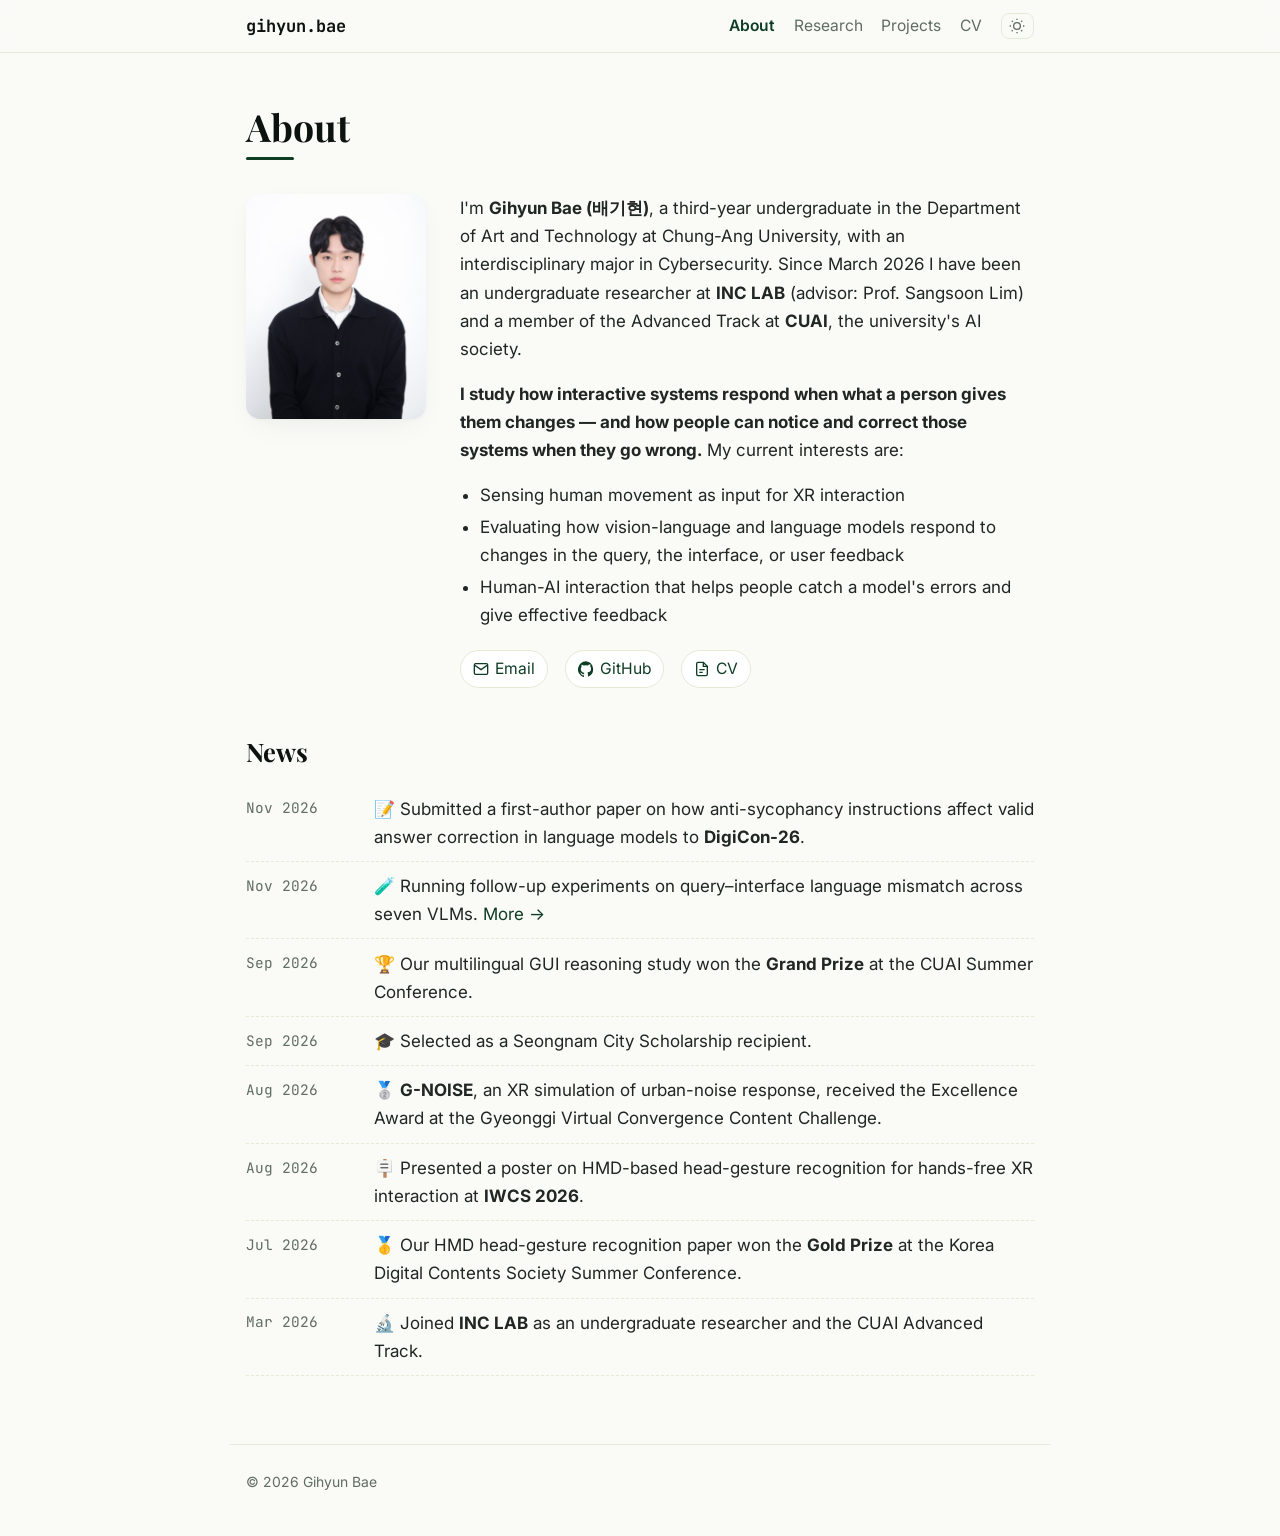
==== index.html @ a493108d "Remove job-seeking line from About Co-Authored-By: Claude Opus 5.5 <noreply@anthropic.com>" ====
<!doctype html>
<html lang="en">
<head>
  <meta charset="utf-8">
  <meta name="viewport" content="width=device-width, initial-scale=1">
  <title>Gihyun Bae</title>
  <meta name="description" content="Gihyun Bae, undergraduate researcher at Chung-Ang University, studying human-AI interaction, sensor-based XR input, and evaluation of vision-language models.">
  <script>try{const t=localStorage.getItem("theme");document.documentElement.classList.toggle("dark",t==="dark"||(!t&&matchMedia("(prefers-color-scheme: dark)").matches));}catch(e){}</script>
  <link rel="preconnect" href="https://fonts.googleapis.com">
  <link rel="preconnect" href="https://fonts.gstatic.com" crossorigin>
  <link href="https://fonts.googleapis.com/css2?family=Inter:wght@400;500;600;700&family=JetBrains+Mono:wght@400;700&family=Playfair+Display:wght@700&display=swap" rel="stylesheet">
  <link rel="stylesheet" href="assets/style.css">
  <script src="assets/theme.js" defer></script>
</head>
<body>
<nav class="nav" aria-label="Main">
  <div class="nav-inner">
    <a class="brand" href="index.html">gihyun.bae</a>
    <ul>
      <li><a href="index.html" class="current" aria-current="page">About</a></li>
      <li><a href="research.html">Research</a></li>
      <li><a href="projects.html">Projects</a></li>
      <li><a href="cv.html">CV</a></li>
      <li><button id="theme-toggle" class="theme-btn" type="button" aria-label="Toggle dark mode">
        <svg class="sun" width="16" height="16" viewBox="0 0 24 24" fill="none" stroke="currentColor" stroke-width="2"><circle cx="12" cy="12" r="5"/><path d="M12 1v2M12 21v2M4.2 4.2l1.4 1.4M18.4 18.4l1.4 1.4M1 12h2M21 12h2M4.2 19.8l1.4-1.4M18.4 5.6l1.4-1.4"/></svg>
        <svg class="moon" width="16" height="16" viewBox="0 0 24 24" fill="none" stroke="currentColor" stroke-width="2"><path d="M21 12.8A9 9 0 1 1 11.2 3 7 7 0 0 0 21 12.8z"/></svg>
      </button></li>
    </ul>
  </div>
</nav>

<main>
  <h1 class="page-title">About</h1>
  <div class="title-line"></div>

  <section class="profile">
    <img src="assets/profile.jpg" alt="Portrait of Gihyun Bae" width="180">
    <div>
      <p>I'm <strong>Gihyun Bae (배기현)</strong>, a third-year undergraduate in the
        Department of Art and Technology at Chung-Ang University,
        with an interdisciplinary major in Cybersecurity. Since March 2026 I have been an undergraduate
        researcher at <strong>INC LAB</strong> (advisor: Prof. Sangsoon Lim) and a member of the
        Advanced Track at <strong>CUAI</strong>, the university's AI society.</p>
      <p><strong>I study how interactive systems respond when what a person gives them changes — and how
        people can notice and correct those systems when they go wrong.</strong> My current interests are:</p>
      <ul class="interests">
        <li>Sensing human movement as input for XR interaction</li>
        <li>Evaluating how vision-language and language models respond to changes in the query, the interface, or user feedback</li>
        <li>Human-AI interaction that helps people catch a model's errors and give effective feedback</li>
      </ul>

      <div class="contact">
        <a href="mailto:bgh0325@cau.ac.kr"><svg viewBox="0 0 24 24" fill="none" stroke="currentColor" stroke-width="2"><rect x="2" y="4" width="20" height="16" rx="2"/><path d="m22 6-10 7L2 6"/></svg>Email</a>
        <a href="https://github.com/gongdoriB"><svg viewBox="0 0 24 24" fill="currentColor"><path d="M12 .5a12 12 0 0 0-3.8 23.4c.6.1.8-.3.8-.6v-2c-3.3.7-4-1.6-4-1.6-.6-1.4-1.4-1.8-1.4-1.8-1-.7.1-.7.1-.7 1.2.1 1.8 1.2 1.8 1.2 1 1.8 2.8 1.3 3.5 1 .1-.8.4-1.3.7-1.6-2.7-.3-5.5-1.3-5.5-6 0-1.2.5-2.3 1.2-3.1-.1-.4-.5-1.6.1-3.2 0 0 1-.3 3.3 1.2a11.5 11.5 0 0 1 6 0C17.3 4.7 18.3 5 18.3 5c.6 1.6.2 2.8.1 3.2.8.8 1.2 1.9 1.2 3.1 0 4.6-2.8 5.6-5.5 5.9.4.4.8 1.1.8 2.2v3.3c0 .3.2.7.8.6A12 12 0 0 0 12 .5z"/></svg>GitHub</a>
        <a href="cv.html"><svg viewBox="0 0 24 24" fill="none" stroke="currentColor" stroke-width="2"><path d="M14 2H6a2 2 0 0 0-2 2v16a2 2 0 0 0 2 2h12a2 2 0 0 0 2-2V8z"/><path d="M14 2v6h6M8 13h8M8 17h5"/></svg>CV</a>
      </div>
    </div>
  </section>

  <h2>News</h2>
  <ul class="news">
    <li><span class="date">Nov 2026</span><span>📝 Submitted a first-author paper on how anti-sycophancy instructions affect valid answer correction in language models to <strong>DigiCon-26</strong>.</span></li>
    <li><span class="date">Nov 2026</span><span>🧪 Running follow-up experiments on query–interface language mismatch across seven VLMs. <a href="research.html">More →</a></span></li>
    <li><span class="date">Sep 2026</span><span>🏆 Our multilingual GUI reasoning study won the <strong>Grand Prize</strong> at the CUAI Summer Conference.</span></li>
    <li><span class="date">Sep 2026</span><span>🎓 Selected as a Seongnam City Scholarship recipient.</span></li>
    <li><span class="date">Aug 2026</span><span>🥈 <strong>G-NOISE</strong>, an XR simulation of urban-noise response, received the Excellence Award at the Gyeonggi Virtual Convergence Content Challenge.</span></li>
    <li><span class="date">Aug 2026</span><span>🪧 Presented a poster on HMD-based head-gesture recognition for hands-free XR interaction at <strong>IWCS 2026</strong>.</span></li>
    <li><span class="date">Jul 2026</span><span>🥇 Our HMD head-gesture recognition paper won the <strong>Gold Prize</strong> at the Korea Digital Contents Society Summer Conference.</span></li>
    <li><span class="date">Mar 2026</span><span>🔬 Joined <strong>INC LAB</strong> as an undergraduate researcher and the CUAI Advanced Track.</span></li>
  </ul>
</main>

<footer>© <span id="year">2026</span> Gihyun Bae</footer>
</body>
</html>
---- assets/style.css ----
:root {
  --bg: #fafaf7; --bg-card: #ffffff;
  --text: #202621; --title: #0c120d; --muted: #5f6d62;
  --accent: #0f3d24; --accent-hover: #072213;
  --border: #e3ebd6; --nav-bg: rgba(250,250,247,.85);
  --shadow: 0 10px 30px -10px rgba(15,61,36,.08), 0 1px 3px rgba(15,61,36,.03);
  --badge-text: #7d5807; --badge-bg: rgba(229,160,13,.12);
  --tag-bg: #f1f3ed;
}
html.dark {
  color-scheme: dark;
  --bg: #1c1c1e; --bg-card: #242426;
  --text: #e5e5e7; --title: #f5f5f7; --muted: #a2a2a8;
  --accent: #2ea46b; --accent-hover: #52b788;
  --border: #333336; --nav-bg: rgba(28,28,30,.85);
  --shadow: 0 10px 30px -10px rgba(0,0,0,.5), 0 1px 3px rgba(0,0,0,.1);
  --badge-text: #f2b733; --badge-bg: rgba(229,160,13,.18);
  --tag-bg: #2c2c2f;
}
* { box-sizing: border-box; }
html { font-family: "Inter", -apple-system, "Apple SD Gothic Neo", "Segoe UI", sans-serif; font-size: 15px; scroll-behavior: smooth; }
@media (min-width: 600px) { html { font-size: 17px; } }
body { margin: 0; background: var(--bg); color: var(--text); line-height: 1.65; transition: background-color .3s, color .3s; }
a { color: var(--accent); text-decoration: none; }
a:hover { color: var(--accent-hover); text-decoration: underline; }
h1, h2, h3 { font-family: "Playfair Display", Georgia, serif; color: var(--title); line-height: 1.25; }
.mono { font-family: "JetBrains Mono", Menlo, monospace; }

/* nav */
.nav { position: sticky; top: 0; z-index: 10; background: var(--nav-bg); backdrop-filter: blur(10px); border-bottom: 1px solid var(--border); }
.nav-inner { max-width: 820px; margin: 0 auto; padding: .7rem 16px; display: flex; align-items: center; justify-content: space-between; gap: 1rem; flex-wrap: wrap; }
.brand { font-family: "JetBrains Mono", monospace; font-weight: 700; color: var(--title); }
.brand:hover { text-decoration: none; color: var(--accent); }
.nav ul { list-style: none; display: flex; gap: 1.1rem; margin: 0; padding: 0; align-items: center; font-size: .92rem; }
.nav ul a { color: var(--muted); }
.nav ul a.current { color: var(--accent); font-weight: 600; }
.theme-btn { background: none; border: 1px solid var(--border); color: var(--muted); border-radius: 8px; padding: .25rem .45rem; cursor: pointer; display: flex; }
.theme-btn:hover { color: var(--accent); }
.theme-btn .moon { display: none; }
html.dark .theme-btn .sun { display: none; }
html.dark .theme-btn .moon { display: block; }

/* layout */
main { max-width: 820px; margin: 0 auto; padding: 2rem 16px 4rem; }
.page-title { font-size: 2.2rem; margin: 1rem 0 .4rem; }
.title-line { width: 48px; height: 3px; background: var(--accent); border-radius: 2px; margin-bottom: 2rem; }
h2 { font-size: 1.5rem; margin: 2.8rem 0 1rem; }

/* profile */
.profile { display: flex; gap: 2rem; align-items: flex-start; }
.profile img { width: 180px; flex-shrink: 0; border-radius: 14px; box-shadow: var(--shadow); }
.profile p { margin-top: 0; }
@media (max-width: 600px) { .profile { flex-direction: column; align-items: center; } .profile img { width: 150px; } }
.interests { margin: .6rem 0 1rem; padding-left: 1.2rem; }
.interests li { margin: .25rem 0; }
.contact { display: flex; gap: 1rem; flex-wrap: wrap; margin-top: 1.2rem; font-size: .92rem; }
.contact a { display: inline-flex; align-items: center; gap: .35rem; padding: .3rem .7rem; border: 1px solid var(--border); border-radius: 999px; background: var(--bg-card); }
.contact a:hover { text-decoration: none; border-color: var(--accent); }
.contact svg { width: 16px; height: 16px; }

/* news */
.news { list-style: none; padding: 0; margin: 0; }
.news li { display: grid; grid-template-columns: 6.5rem 1fr; gap: 1rem; padding: .6rem 0; border-bottom: 1px dashed var(--border); }
.news .date { font-family: "JetBrains Mono", monospace; font-size: .85rem; color: var(--muted); padding-top: .1rem; }
@media (max-width: 480px) { .news li { grid-template-columns: 1fr; gap: 0; } }

/* cards */
.card { background: var(--bg-card); border: 1px solid var(--border); border-radius: 14px; padding: 1.3rem 1.5rem; margin-bottom: 1.2rem; box-shadow: var(--shadow); }
.card h3 { margin: 0 0 .3rem; font-size: 1.15rem; }
.card .meta { color: var(--muted); font-size: .88rem; margin-bottom: .7rem; }
.card ul { margin: .4rem 0 0; padding-left: 1.2rem; }
.card li { margin: .3rem 0; }
.tags { display: flex; flex-wrap: wrap; gap: .4rem; margin-top: .8rem; }
.tag { font-family: "JetBrains Mono", monospace; font-size: .75rem; background: var(--tag-bg); color: var(--muted); padding: .1rem .5rem; border-radius: 6px; }
.badge { display: inline-block; font-size: .75rem; font-weight: 600; color: var(--badge-text); background: var(--badge-bg); padding: .08rem .5rem; border-radius: 6px; margin-left: .3rem; vertical-align: middle; }

/* publications */
.pubs { list-style: none; padding: 0; counter-reset: pub; }
.pubs li { padding: .7rem 0 .7rem 2.4rem; position: relative; border-bottom: 1px dashed var(--border); }
.pubs li::before { counter-increment: pub; content: "[" counter(pub) "]"; position: absolute; left: 0; font-family: "JetBrains Mono", monospace; color: var(--muted); font-size: .85rem; top: .8rem; }
.pubs .ptitle { font-weight: 600; color: var(--title); }
.pubs .venue { font-style: italic; color: var(--muted); }
.me { text-decoration: underline; text-underline-offset: .15em; }

/* cv */
.cv-actions { display: flex; gap: .8rem; flex-wrap: wrap; margin-bottom: 1.5rem; }
.btn { display: inline-block; padding: .5rem 1rem; border-radius: 10px; background: var(--accent); color: var(--bg); font-weight: 600; font-size: .92rem; }
.btn:hover { text-decoration: none; background: var(--accent-hover); color: var(--bg); }
.btn.ghost { background: none; color: var(--accent); border: 1px solid var(--border); }
.cv-frame { width: 100%; height: 80vh; border: 1px solid var(--border); border-radius: 14px; background: var(--bg-card); }
.awards { list-style: none; padding: 0; }
.awards li { display: flex; justify-content: space-between; gap: 1rem; padding: .45rem 0; border-bottom: 1px dashed var(--border); }
.awards .date { font-family: "JetBrains Mono", monospace; font-size: .85rem; color: var(--muted); white-space: nowrap; }

footer { max-width: 820px; margin: 0 auto; padding: 1.5rem 16px 2.5rem; color: var(--muted); font-size: .82rem; border-top: 1px solid var(--border); }

/* projects */
.proj-grid { display: grid; grid-template-columns: repeat(auto-fill, minmax(320px, 1fr)); gap: 1.2rem; }
.proj-grid.small { grid-template-columns: repeat(auto-fill, minmax(240px, 1fr)); }
@media (max-width: 400px) { .proj-grid, .proj-grid.small { grid-template-columns: 1fr; } }
.proj { background: var(--bg-card); border: 1px solid var(--border); border-radius: 14px; overflow: hidden; box-shadow: var(--shadow); display: flex; flex-direction: column; transition: transform .2s, border-color .2s; }
.proj:hover { transform: translateY(-3px); border-color: var(--accent); }
.proj-thumb { display: block; aspect-ratio: 16 / 10; overflow: hidden; border-bottom: 1px solid var(--border); background: var(--tag-bg); }
.proj-thumb img { width: 100%; height: 100%; object-fit: cover; object-position: top; display: block; transition: transform .4s; }
.proj:hover .proj-thumb img { transform: scale(1.04); }
.proj-thumb.placeholder { display: flex; align-items: center; justify-content: center; }
.proj-thumb.placeholder span { font-family: "JetBrains Mono", monospace; font-weight: 700; font-size: 1.6rem; letter-spacing: .05em; color: var(--accent); opacity: .85; }
.proj-thumb.imu { background: radial-gradient(circle at 30% 30%, rgba(46,164,107,.25), transparent 60%), var(--tag-bg); }
.proj-thumb.db { background: repeating-linear-gradient(0deg, transparent 0 22px, var(--border) 22px 23px), repeating-linear-gradient(90deg, transparent 0 22px, var(--border) 22px 23px), var(--tag-bg); }
.proj-thumb.agent { background: linear-gradient(135deg, rgba(229,160,13,.18), transparent 70%), var(--tag-bg); }
.proj-body { padding: 1rem 1.2rem 1.2rem; display: flex; flex-direction: column; flex: 1; }
.proj-body h3 { margin: 0 0 .25rem; font-size: 1.1rem; }
.proj-body .meta { color: var(--muted); font-size: .85rem; margin-bottom: .5rem; }
.proj-body p { margin: 0; font-size: .93rem; }
.proj-links { display: flex; gap: 1rem; margin-top: auto; padding-top: .9rem; font-size: .88rem; font-weight: 600; }

/* featured project */
.feature { margin-top: 2rem; }
.eyebrow { font-family: "JetBrains Mono", monospace; font-size: .78rem; letter-spacing: .08em; text-transform: uppercase; color: var(--accent); }
.feature-title { font-size: 2rem; margin: .3rem 0 .1rem; }
.feature-sub { font-size: 1.1rem; color: var(--title); margin: 0 0 .3rem; }
.feature .meta { color: var(--muted); font-size: .88rem; }
.hero-shot { margin: 1.4rem 0 1.6rem; }
.hero-shot img, .gallery img { width: 100%; display: block; border-radius: 12px; border: 1px solid var(--border); box-shadow: var(--shadow); }
figcaption { font-size: .85rem; color: var(--muted); margin-top: .5rem; line-height: 1.5; }
figcaption strong { color: var(--title); }
.sub-h { font-size: 1.2rem; margin: 2rem 0 .8rem; }
.flow { list-style: none; padding: 0; margin: 0; display: grid; grid-template-columns: repeat(4, 1fr); gap: .6rem; counter-reset: flow; }
.flow li { background: var(--bg-card); border: 1px solid var(--border); border-radius: 12px; padding: .8rem .9rem; position: relative; }
.flow li::before { counter-increment: flow; content: "0" counter(flow); font-family: "JetBrains Mono", monospace; font-size: .72rem; color: var(--accent); display: block; margin-bottom: .2rem; }
.flow .step { display: block; font-weight: 600; color: var(--title); font-size: .95rem; }
.flow .detail { display: block; font-size: .8rem; color: var(--muted); line-height: 1.45; margin-top: .2rem; }
@media (max-width: 640px) { .flow { grid-template-columns: 1fr 1fr; } }
.note { font-size: .85rem; color: var(--muted); }
code { font-family: "JetBrains Mono", monospace; font-size: .85em; background: var(--tag-bg); padding: .05rem .3rem; border-radius: 4px; }
.gallery { display: grid; grid-template-columns: 1fr 1fr; gap: 1.2rem; }
.gallery figure { margin: 0; }
@media (max-width: 560px) { .gallery { grid-template-columns: 1fr; } }
.ts { font-family: "JetBrains Mono", monospace; font-size: .75rem; color: var(--muted); }
.table-wrap { overflow-x: auto; }
.metrics { width: 100%; border-collapse: collapse; font-size: .9rem; background: var(--bg-card); border: 1px solid var(--border); border-radius: 12px; overflow: hidden; }
.metrics th, .metrics td { padding: .55rem .8rem; text-align: left; border-bottom: 1px solid var(--border); }
.metrics th { font-weight: 600; color: var(--muted); font-size: .8rem; text-transform: uppercase; letter-spacing: .04em; }
.metrics td:nth-child(2), .metrics td:nth-child(3) { font-family: "JetBrains Mono", monospace; }
.metrics tr:last-child td { border-bottom: 0; }
.metrics tr.best td { color: var(--title); font-weight: 600; }
.proj-row { flex-direction: row; }
.proj-row .proj-thumb { flex: 0 0 38%; aspect-ratio: auto; border-bottom: 0; border-right: 1px solid var(--border); background: #fff; }
.proj-row .proj-thumb img { object-fit: contain; object-position: center; padding: .6rem; }
@media (max-width: 640px) { .proj-row { flex-direction: column; } .proj-row .proj-thumb { aspect-ratio: 16/10; border-right: 0; border-bottom: 1px solid var(--border); } }
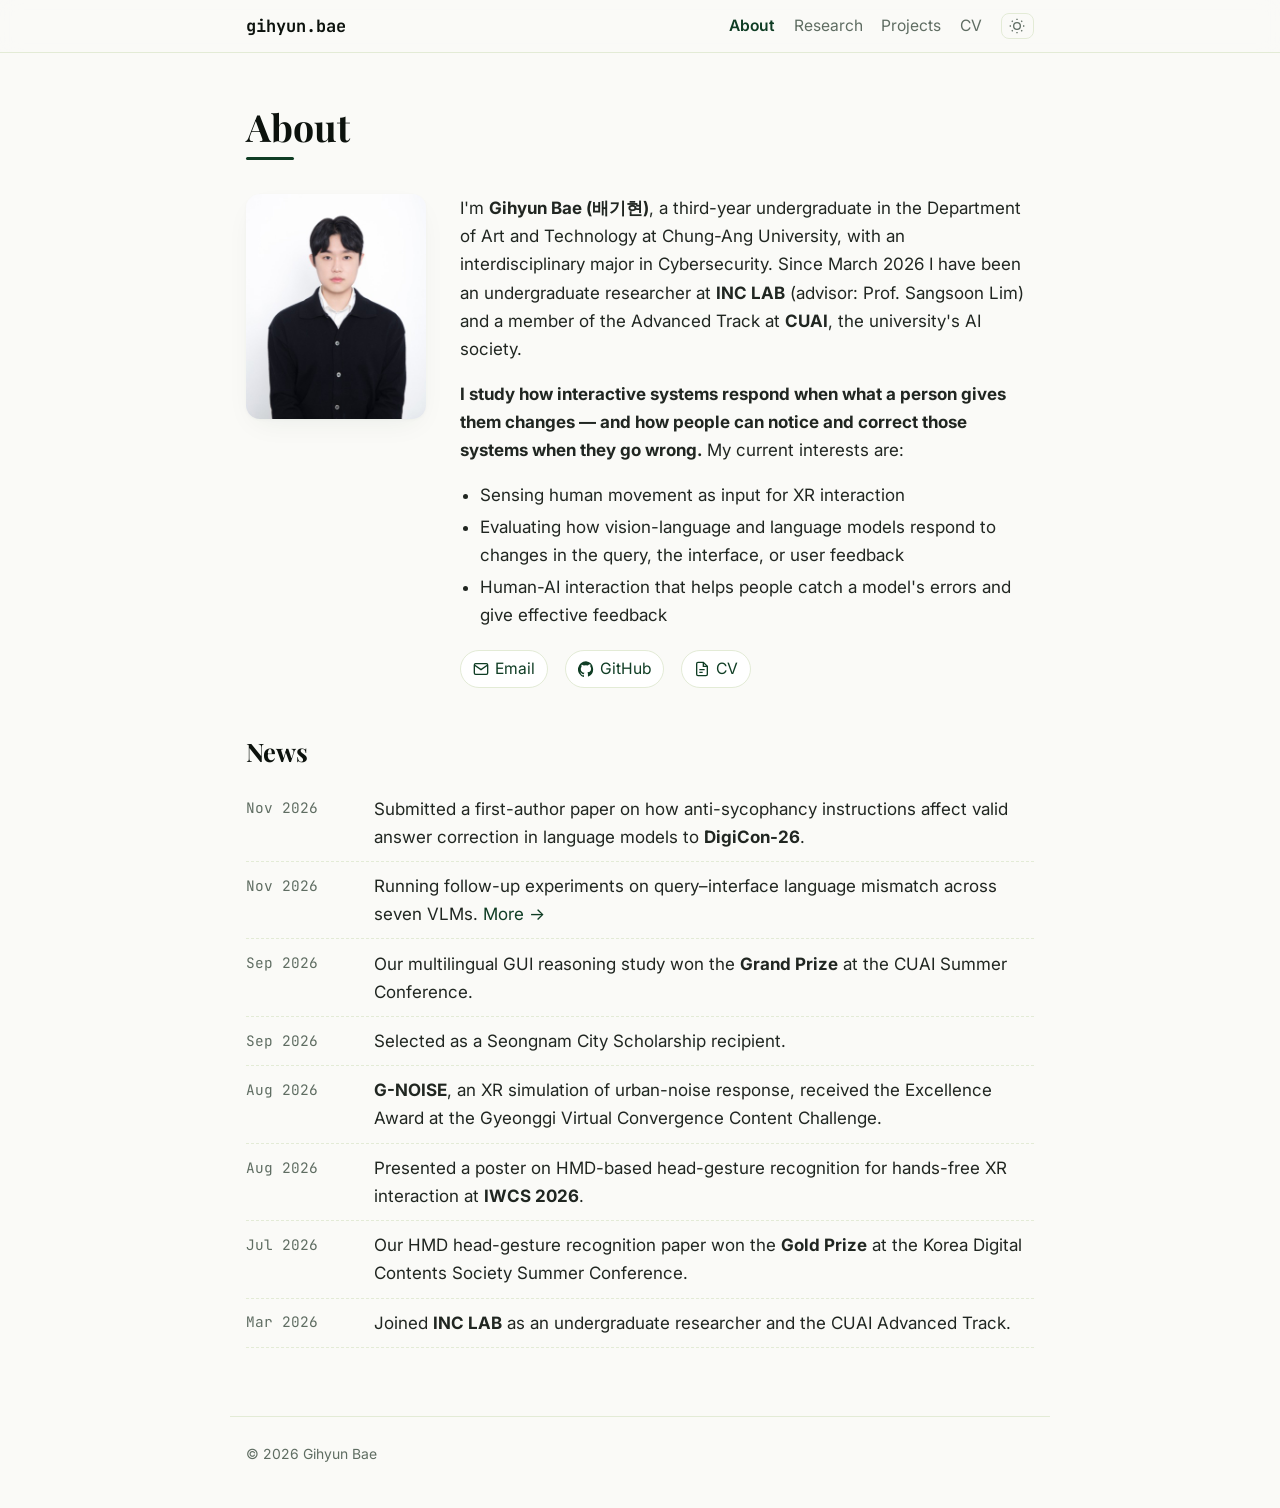
==== commit 8fe0dda4: "Remove emojis from News Co-Authored-By: Claude Opus 5.5 <noreply@anthropic.com>" ====
--- a/index.html
+++ b/index.html
@@ -5,6 +5,12 @@
   <meta name="viewport" content="width=device-width, initial-scale=1">
   <title>Gihyun Bae</title>
   <meta name="description" content="Gihyun Bae, undergraduate researcher at Chung-Ang University, studying human-AI interaction, sensor-based XR input, and evaluation of vision-language models.">
+  <meta property="og:type" content="website">
+  <meta property="og:title" content="Gihyun Bae">
+  <meta property="og:description" content="Gihyun Bae, undergraduate researcher at Chung-Ang University — human-AI interaction, sensor-based XR input, and evaluation of vision-language models.">
+  <meta property="og:url" content="https://gongdorib.github.io/">
+  <meta property="og:image" content="https://gongdorib.github.io/assets/profile.jpg">
+  <link rel="icon" href="data:image/svg+xml,%3Csvg xmlns='http://www.w3.org/2000/svg' viewBox='0 0 64 64'%3E%3Crect width='64' height='64' rx='14' fill='%230f3d24'/%3E%3Ctext x='32' y='43' font-family='Georgia,serif' font-size='30' font-weight='700' fill='%23fafaf7' text-anchor='middle'%3EGB%3C/text%3E%3C/svg%3E">
   <script>try{const t=localStorage.getItem("theme");document.documentElement.classList.toggle("dark",t==="dark"||(!t&&matchMedia("(prefers-color-scheme: dark)").matches));}catch(e){}</script>
   <link rel="preconnect" href="https://fonts.googleapis.com">
   <link rel="preconnect" href="https://fonts.gstatic.com" crossorigin>
@@ -59,14 +65,14 @@
 
   <h2>News</h2>
   <ul class="news">
-    <li><span class="date">Nov 2026</span><span>📝 Submitted a first-author paper on how anti-sycophancy instructions affect valid answer correction in language models to <strong>DigiCon-26</strong>.</span></li>
-    <li><span class="date">Nov 2026</span><span>🧪 Running follow-up experiments on query–interface language mismatch across seven VLMs. <a href="research.html">More →</a></span></li>
-    <li><span class="date">Sep 2026</span><span>🏆 Our multilingual GUI reasoning study won the <strong>Grand Prize</strong> at the CUAI Summer Conference.</span></li>
-    <li><span class="date">Sep 2026</span><span>🎓 Selected as a Seongnam City Scholarship recipient.</span></li>
-    <li><span class="date">Aug 2026</span><span>🥈 <strong>G-NOISE</strong>, an XR simulation of urban-noise response, received the Excellence Award at the Gyeonggi Virtual Convergence Content Challenge.</span></li>
-    <li><span class="date">Aug 2026</span><span>🪧 Presented a poster on HMD-based head-gesture recognition for hands-free XR interaction at <strong>IWCS 2026</strong>.</span></li>
-    <li><span class="date">Jul 2026</span><span>🥇 Our HMD head-gesture recognition paper won the <strong>Gold Prize</strong> at the Korea Digital Contents Society Summer Conference.</span></li>
-    <li><span class="date">Mar 2026</span><span>🔬 Joined <strong>INC LAB</strong> as an undergraduate researcher and the CUAI Advanced Track.</span></li>
+    <li><span class="date">Nov 2026</span><span>Submitted a first-author paper on how anti-sycophancy instructions affect valid answer correction in language models to <strong>DigiCon-26</strong>.</span></li>
+    <li><span class="date">Nov 2026</span><span>Running follow-up experiments on query–interface language mismatch across seven VLMs. <a href="research.html">More →</a></span></li>
+    <li><span class="date">Sep 2026</span><span>Our multilingual GUI reasoning study won the <strong>Grand Prize</strong> at the CUAI Summer Conference.</span></li>
+    <li><span class="date">Sep 2026</span><span>Selected as a Seongnam City Scholarship recipient.</span></li>
+    <li><span class="date">Aug 2026</span><span><strong>G-NOISE</strong>, an XR simulation of urban-noise response, received the Excellence Award at the Gyeonggi Virtual Convergence Content Challenge.</span></li>
+    <li><span class="date">Aug 2026</span><span>Presented a poster on HMD-based head-gesture recognition for hands-free XR interaction at <strong>IWCS 2026</strong>.</span></li>
+    <li><span class="date">Jul 2026</span><span>Our HMD head-gesture recognition paper won the <strong>Gold Prize</strong> at the Korea Digital Contents Society Summer Conference.</span></li>
+    <li><span class="date">Mar 2026</span><span>Joined <strong>INC LAB</strong> as an undergraduate researcher and the CUAI Advanced Track.</span></li>
   </ul>
 </main>
 
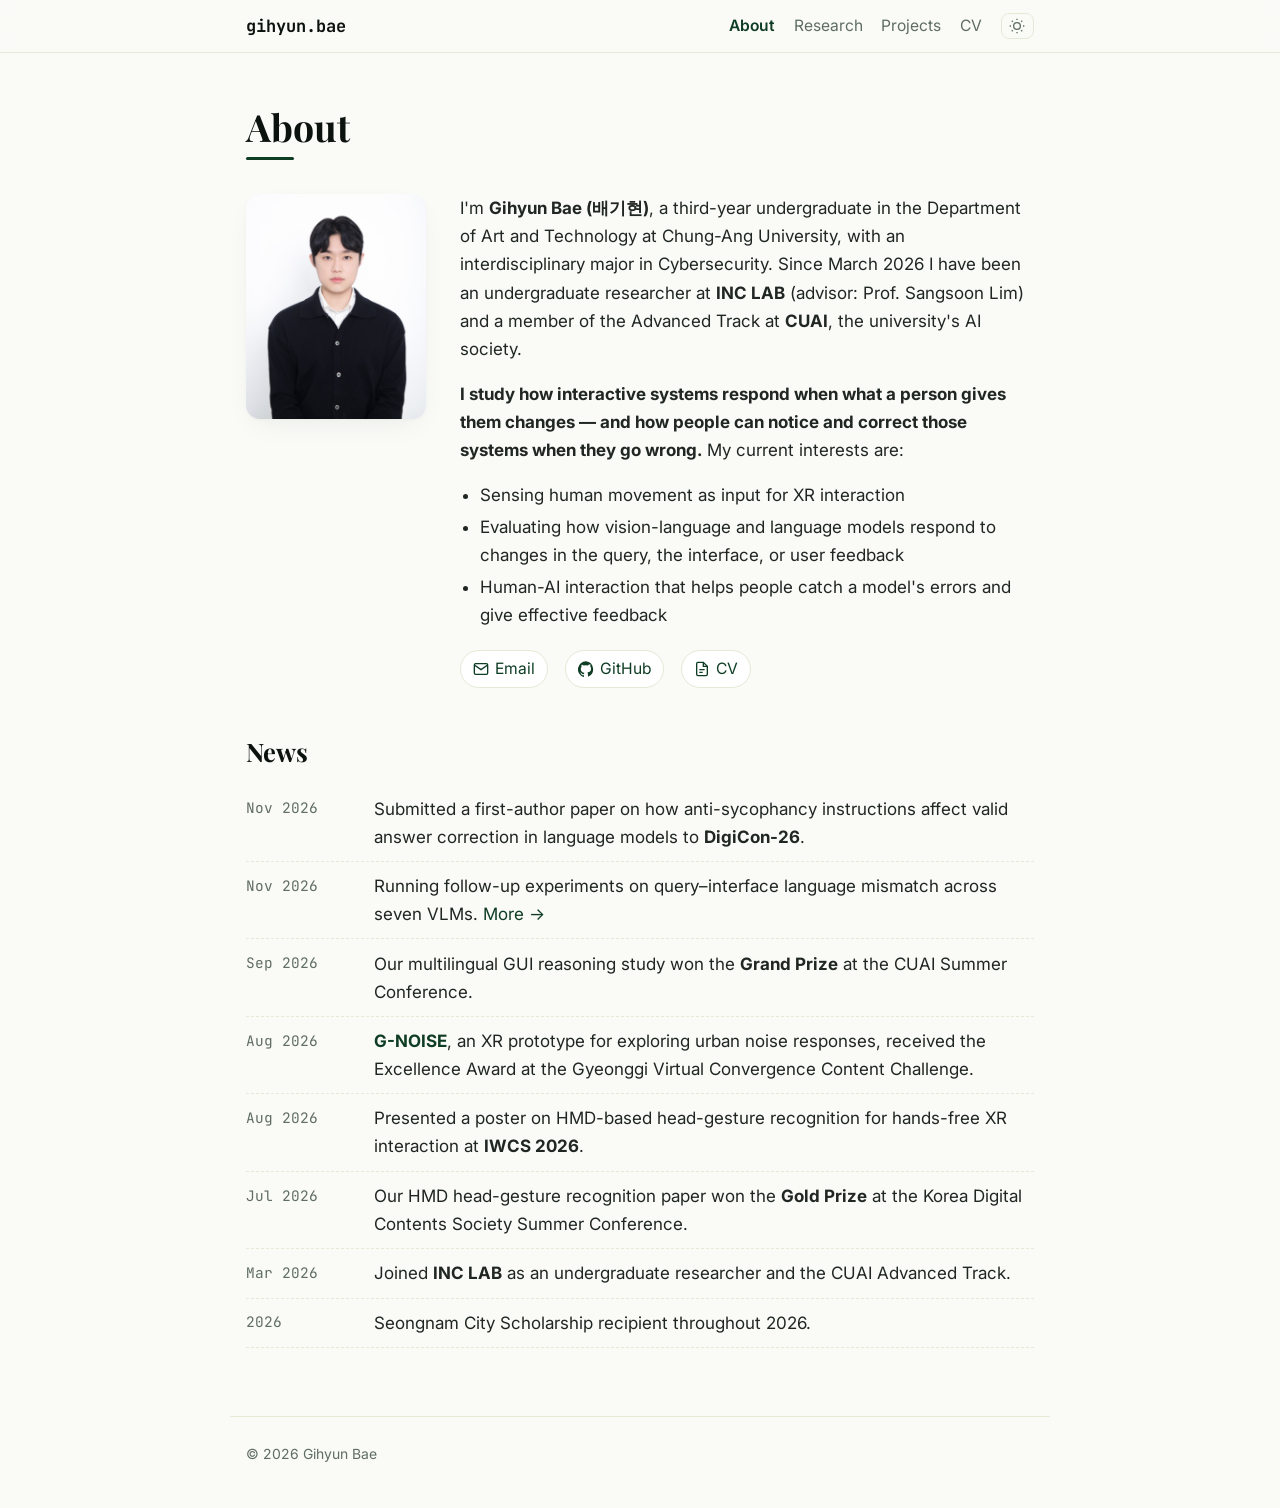
==== commit af59a59e: "Use general CV with broader research interests; scholarship spans 2026 Co-Authored-By: Claude Opus 5" ====
--- a/index.html
+++ b/index.html
@@ -68,11 +68,11 @@
     <li><span class="date">Nov 2026</span><span>Submitted a first-author paper on how anti-sycophancy instructions affect valid answer correction in language models to <strong>DigiCon-26</strong>.</span></li>
     <li><span class="date">Nov 2026</span><span>Running follow-up experiments on query–interface language mismatch across seven VLMs. <a href="research.html">More →</a></span></li>
     <li><span class="date">Sep 2026</span><span>Our multilingual GUI reasoning study won the <strong>Grand Prize</strong> at the CUAI Summer Conference.</span></li>
-    <li><span class="date">Sep 2026</span><span>Selected as a Seongnam City Scholarship recipient.</span></li>
-    <li><span class="date">Aug 2026</span><span><strong>G-NOISE</strong>, an XR simulation of urban-noise response, received the Excellence Award at the Gyeonggi Virtual Convergence Content Challenge.</span></li>
+    <li><span class="date">Aug 2026</span><span><a href="projects.html#g-noise"><strong>G-NOISE</strong></a>, an XR prototype for exploring urban noise responses, received the Excellence Award at the Gyeonggi Virtual Convergence Content Challenge.</span></li>
     <li><span class="date">Aug 2026</span><span>Presented a poster on HMD-based head-gesture recognition for hands-free XR interaction at <strong>IWCS 2026</strong>.</span></li>
     <li><span class="date">Jul 2026</span><span>Our HMD head-gesture recognition paper won the <strong>Gold Prize</strong> at the Korea Digital Contents Society Summer Conference.</span></li>
     <li><span class="date">Mar 2026</span><span>Joined <strong>INC LAB</strong> as an undergraduate researcher and the CUAI Advanced Track.</span></li>
+    <li><span class="date">2026</span><span>Seongnam City Scholarship recipient throughout 2026.</span></li>
   </ul>
 </main>
 
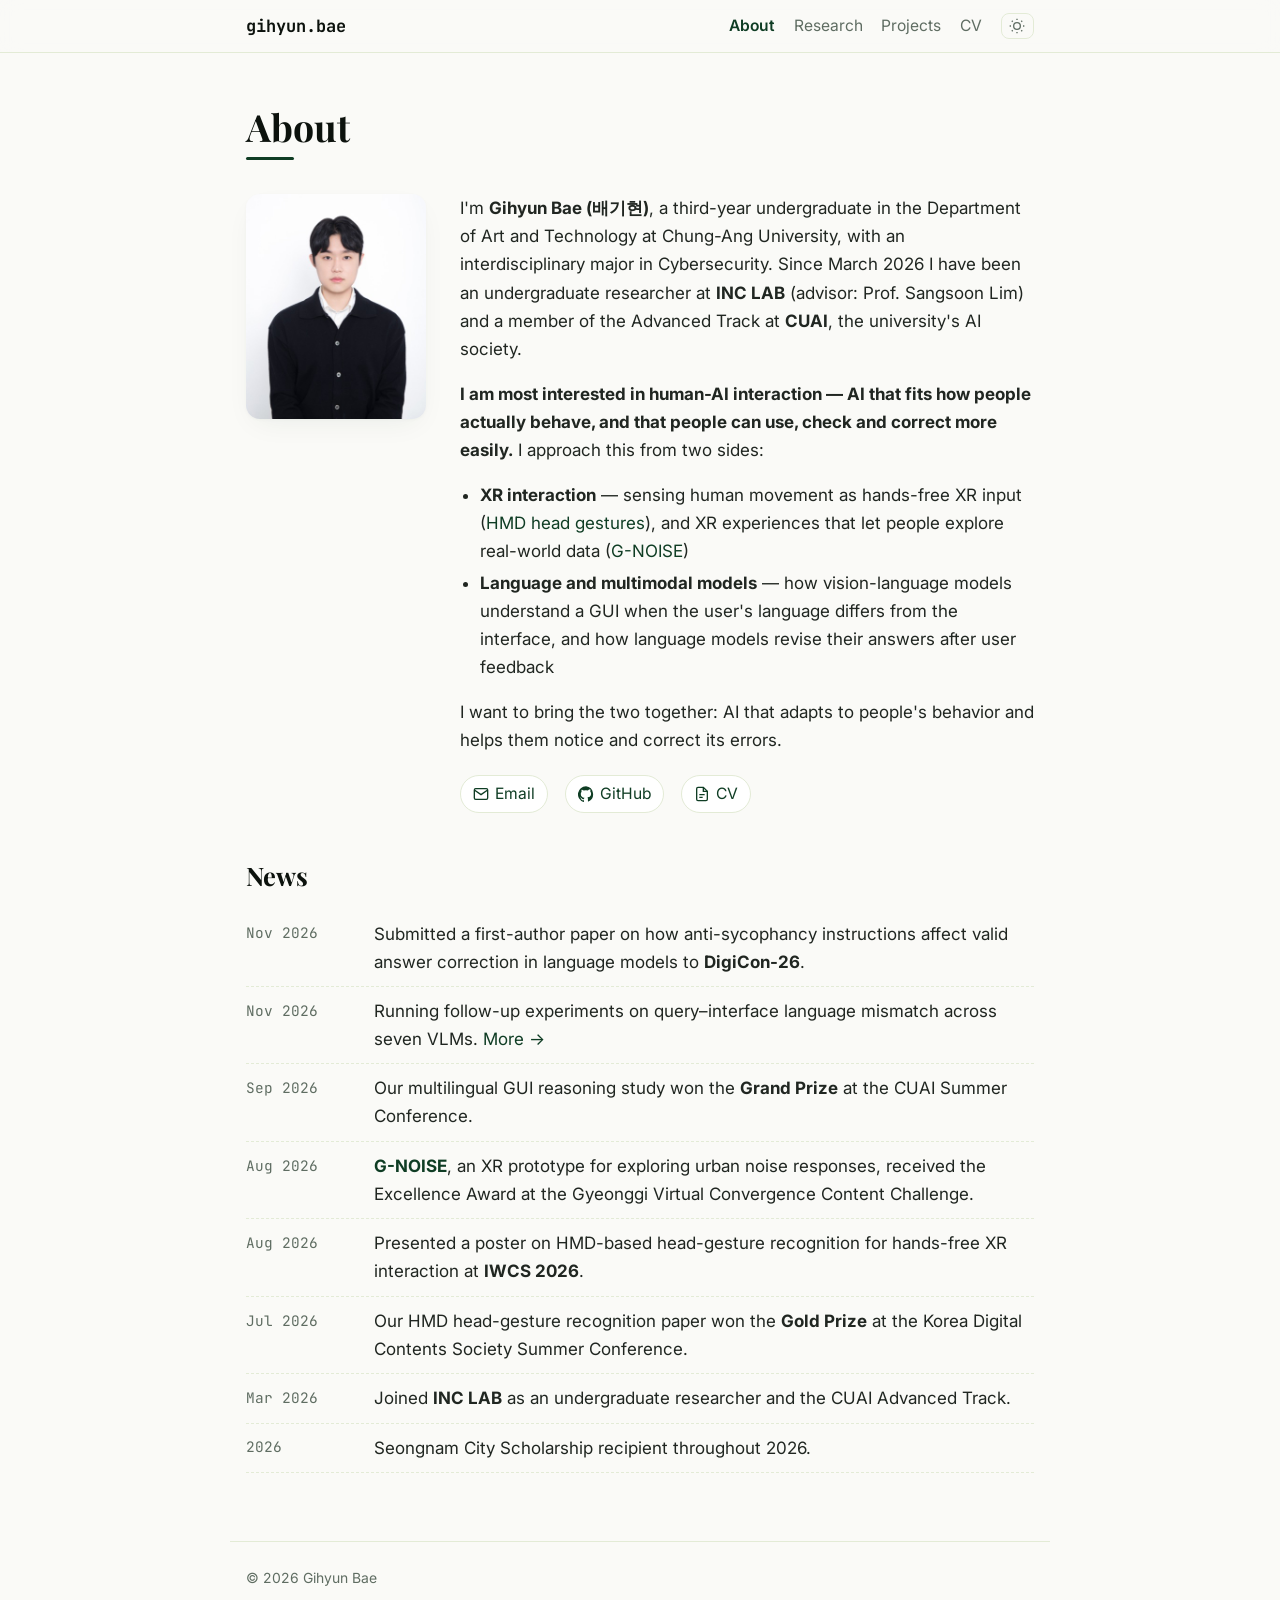
==== commit 31148e4a: "Center research interests on human-AI interaction (XR + language/multimodal models) Co-Authored-By: " ====
--- a/index.html
+++ b/index.html
@@ -4,10 +4,10 @@
   <meta charset="utf-8">
   <meta name="viewport" content="width=device-width, initial-scale=1">
   <title>Gihyun Bae</title>
-  <meta name="description" content="Gihyun Bae, undergraduate researcher at Chung-Ang University, studying human-AI interaction, sensor-based XR input, and evaluation of vision-language models.">
+  <meta name="description" content="Gihyun Bae, undergraduate researcher at Chung-Ang University — human-AI interaction, across XR interaction and language and multimodal models.">
   <meta property="og:type" content="website">
   <meta property="og:title" content="Gihyun Bae">
-  <meta property="og:description" content="Gihyun Bae, undergraduate researcher at Chung-Ang University — human-AI interaction, sensor-based XR input, and evaluation of vision-language models.">
+  <meta property="og:description" content="Gihyun Bae, undergraduate researcher at Chung-Ang University — human-AI interaction, across XR interaction and language and multimodal models.">
   <meta property="og:url" content="https://gongdorib.github.io/">
   <meta property="og:image" content="https://gongdorib.github.io/assets/profile.jpg">
   <link rel="icon" href="data:image/svg+xml,%3Csvg xmlns='http://www.w3.org/2000/svg' viewBox='0 0 64 64'%3E%3Crect width='64' height='64' rx='14' fill='%230f3d24'/%3E%3Ctext x='32' y='43' font-family='Georgia,serif' font-size='30' font-weight='700' fill='%23fafaf7' text-anchor='middle'%3EGB%3C/text%3E%3C/svg%3E">
@@ -47,13 +47,16 @@
         with an interdisciplinary major in Cybersecurity. Since March 2026 I have been an undergraduate
         researcher at <strong>INC LAB</strong> (advisor: Prof. Sangsoon Lim) and a member of the
         Advanced Track at <strong>CUAI</strong>, the university's AI society.</p>
-      <p><strong>I study how interactive systems respond when what a person gives them changes — and how
-        people can notice and correct those systems when they go wrong.</strong> My current interests are:</p>
+      <p><strong>I am most interested in human-AI interaction — AI that fits how people actually behave,
+        and that people can use, check and correct more easily.</strong> I approach this from two sides:</p>
       <ul class="interests">
-        <li>Sensing human movement as input for XR interaction</li>
-        <li>Evaluating how vision-language and language models respond to changes in the query, the interface, or user feedback</li>
-        <li>Human-AI interaction that helps people catch a model's errors and give effective feedback</li>
+        <li><strong>XR interaction</strong> — sensing human movement as hands-free XR input
+          (<a href="research.html">HMD head gestures</a>), and XR experiences that let people explore real-world data
+          (<a href="projects.html#g-noise">G-NOISE</a>)</li>
+        <li><strong>Language and multimodal models</strong> — how vision-language models understand a GUI when the
+          user's language differs from the interface, and how language models revise their answers after user feedback</li>
       </ul>
+      <p>I want to bring the two together: AI that adapts to people's behavior and helps them notice and correct its errors.</p>
 
       <div class="contact">
         <a href="mailto:bgh0325@cau.ac.kr"><svg viewBox="0 0 24 24" fill="none" stroke="currentColor" stroke-width="2"><rect x="2" y="4" width="20" height="16" rx="2"/><path d="m22 6-10 7L2 6"/></svg>Email</a>
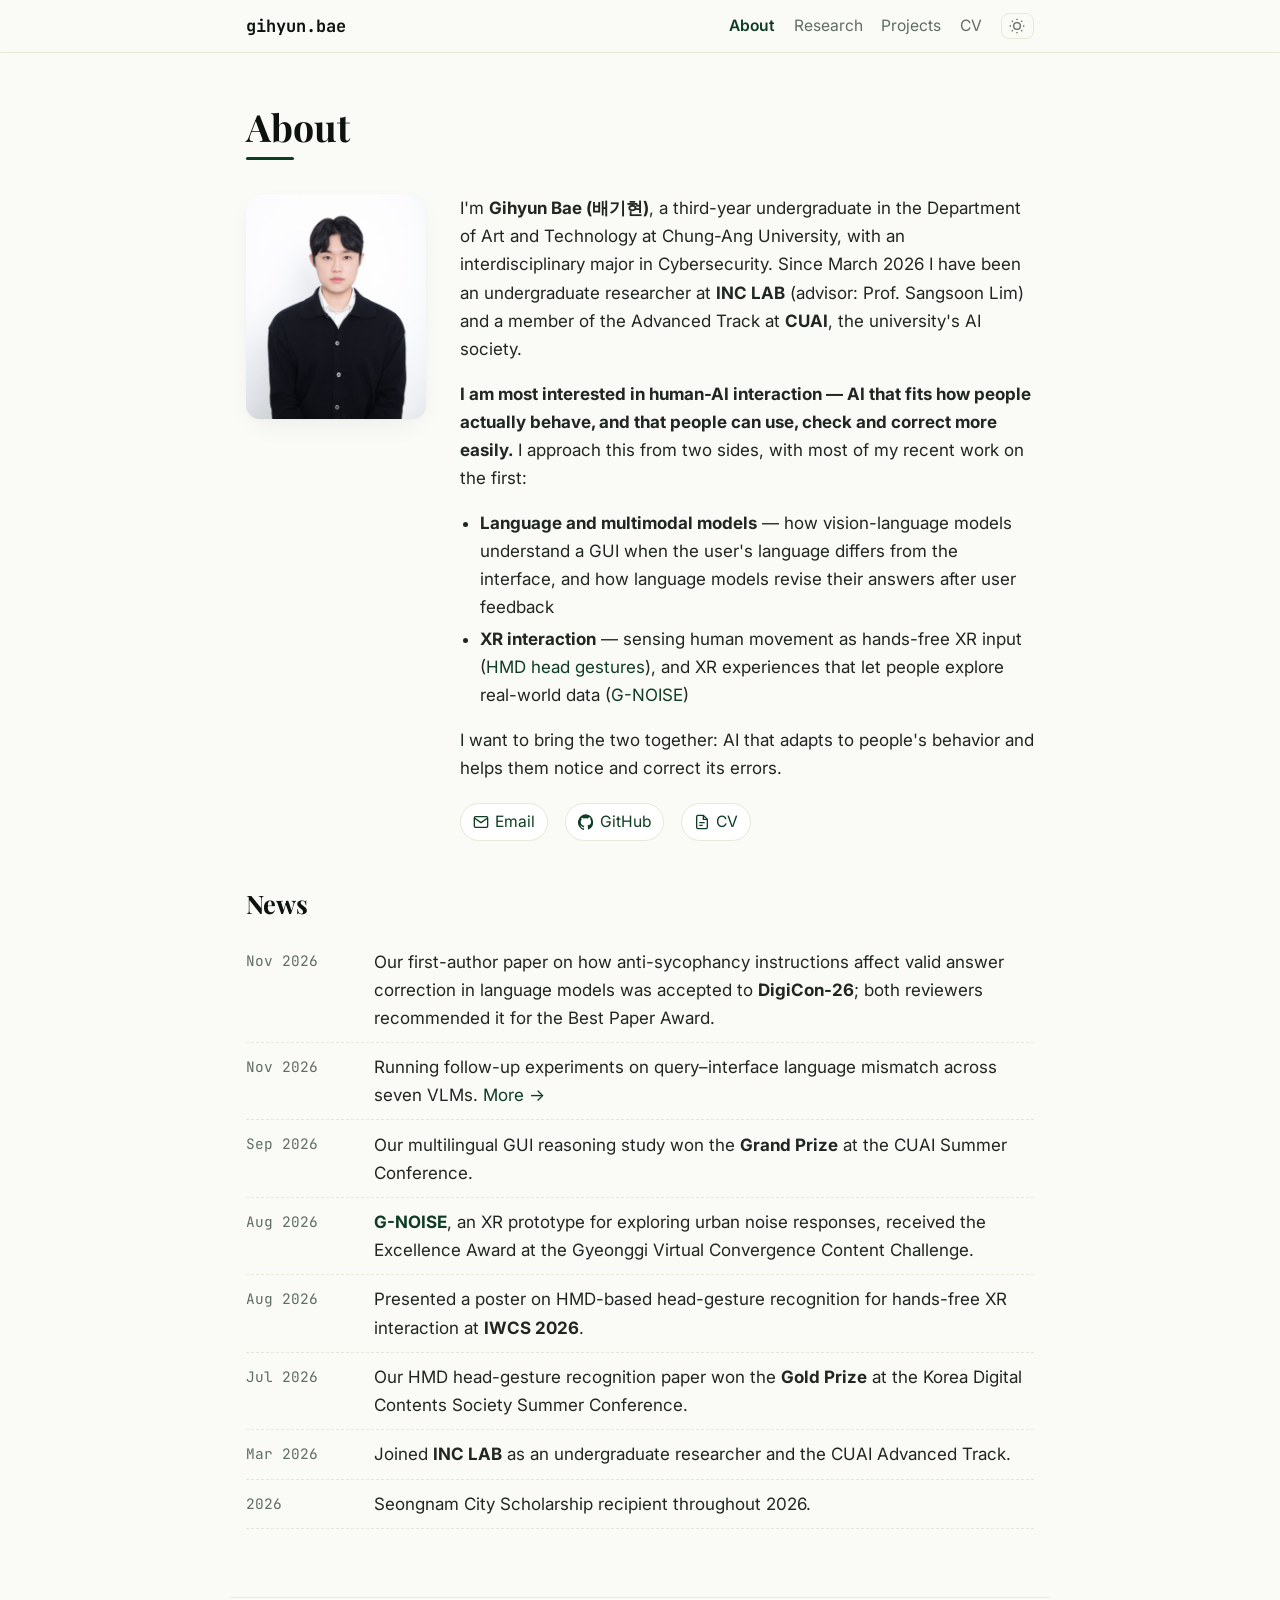
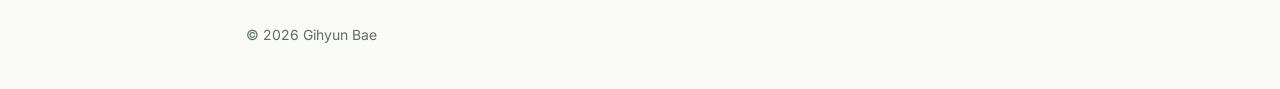
==== commit ccd6aab9: "Update DigiCon-26 status and lead with language-model research - DigiCon-26 paper accepted; both rev" ====
--- a/index.html
+++ b/index.html
@@ -48,13 +48,13 @@
         researcher at <strong>INC LAB</strong> (advisor: Prof. Sangsoon Lim) and a member of the
         Advanced Track at <strong>CUAI</strong>, the university's AI society.</p>
       <p><strong>I am most interested in human-AI interaction — AI that fits how people actually behave,
-        and that people can use, check and correct more easily.</strong> I approach this from two sides:</p>
+        and that people can use, check and correct more easily.</strong> I approach this from two sides, with most of my recent work on the first:</p>
       <ul class="interests">
+        <li><strong>Language and multimodal models</strong> — how vision-language models understand a GUI when the
+          user's language differs from the interface, and how language models revise their answers after user feedback</li>
         <li><strong>XR interaction</strong> — sensing human movement as hands-free XR input
           (<a href="research.html">HMD head gestures</a>), and XR experiences that let people explore real-world data
           (<a href="projects.html#g-noise">G-NOISE</a>)</li>
-        <li><strong>Language and multimodal models</strong> — how vision-language models understand a GUI when the
-          user's language differs from the interface, and how language models revise their answers after user feedback</li>
       </ul>
       <p>I want to bring the two together: AI that adapts to people's behavior and helps them notice and correct its errors.</p>
 
@@ -68,7 +68,7 @@
 
   <h2>News</h2>
   <ul class="news">
-    <li><span class="date">Nov 2026</span><span>Submitted a first-author paper on how anti-sycophancy instructions affect valid answer correction in language models to <strong>DigiCon-26</strong>.</span></li>
+    <li><span class="date">Nov 2026</span><span>Our first-author paper on how anti-sycophancy instructions affect valid answer correction in language models was accepted to <strong>DigiCon-26</strong>; both reviewers recommended it for the Best Paper Award.</span></li>
     <li><span class="date">Nov 2026</span><span>Running follow-up experiments on query–interface language mismatch across seven VLMs. <a href="research.html">More →</a></span></li>
     <li><span class="date">Sep 2026</span><span>Our multilingual GUI reasoning study won the <strong>Grand Prize</strong> at the CUAI Summer Conference.</span></li>
     <li><span class="date">Aug 2026</span><span><a href="projects.html#g-noise"><strong>G-NOISE</strong></a>, an XR prototype for exploring urban noise responses, received the Excellence Award at the Gyeonggi Virtual Convergence Content Challenge.</span></li>
--- a/assets/style.css
+++ b/assets/style.css
@@ -148,3 +148,4 @@
 .proj-row .proj-thumb { flex: 0 0 38%; aspect-ratio: auto; border-bottom: 0; border-right: 1px solid var(--border); background: #fff; }
 .proj-row .proj-thumb img { object-fit: contain; object-position: center; padding: .6rem; }
 @media (max-width: 640px) { .proj-row { flex-direction: column; } .proj-row .proj-thumb { aspect-ratio: 16/10; border-right: 0; border-bottom: 1px solid var(--border); } }
+.group-h { font-family: "JetBrains Mono", monospace; font-size: .8rem; letter-spacing: .08em; text-transform: uppercase; color: var(--accent); margin: 2rem 0 .8rem; }
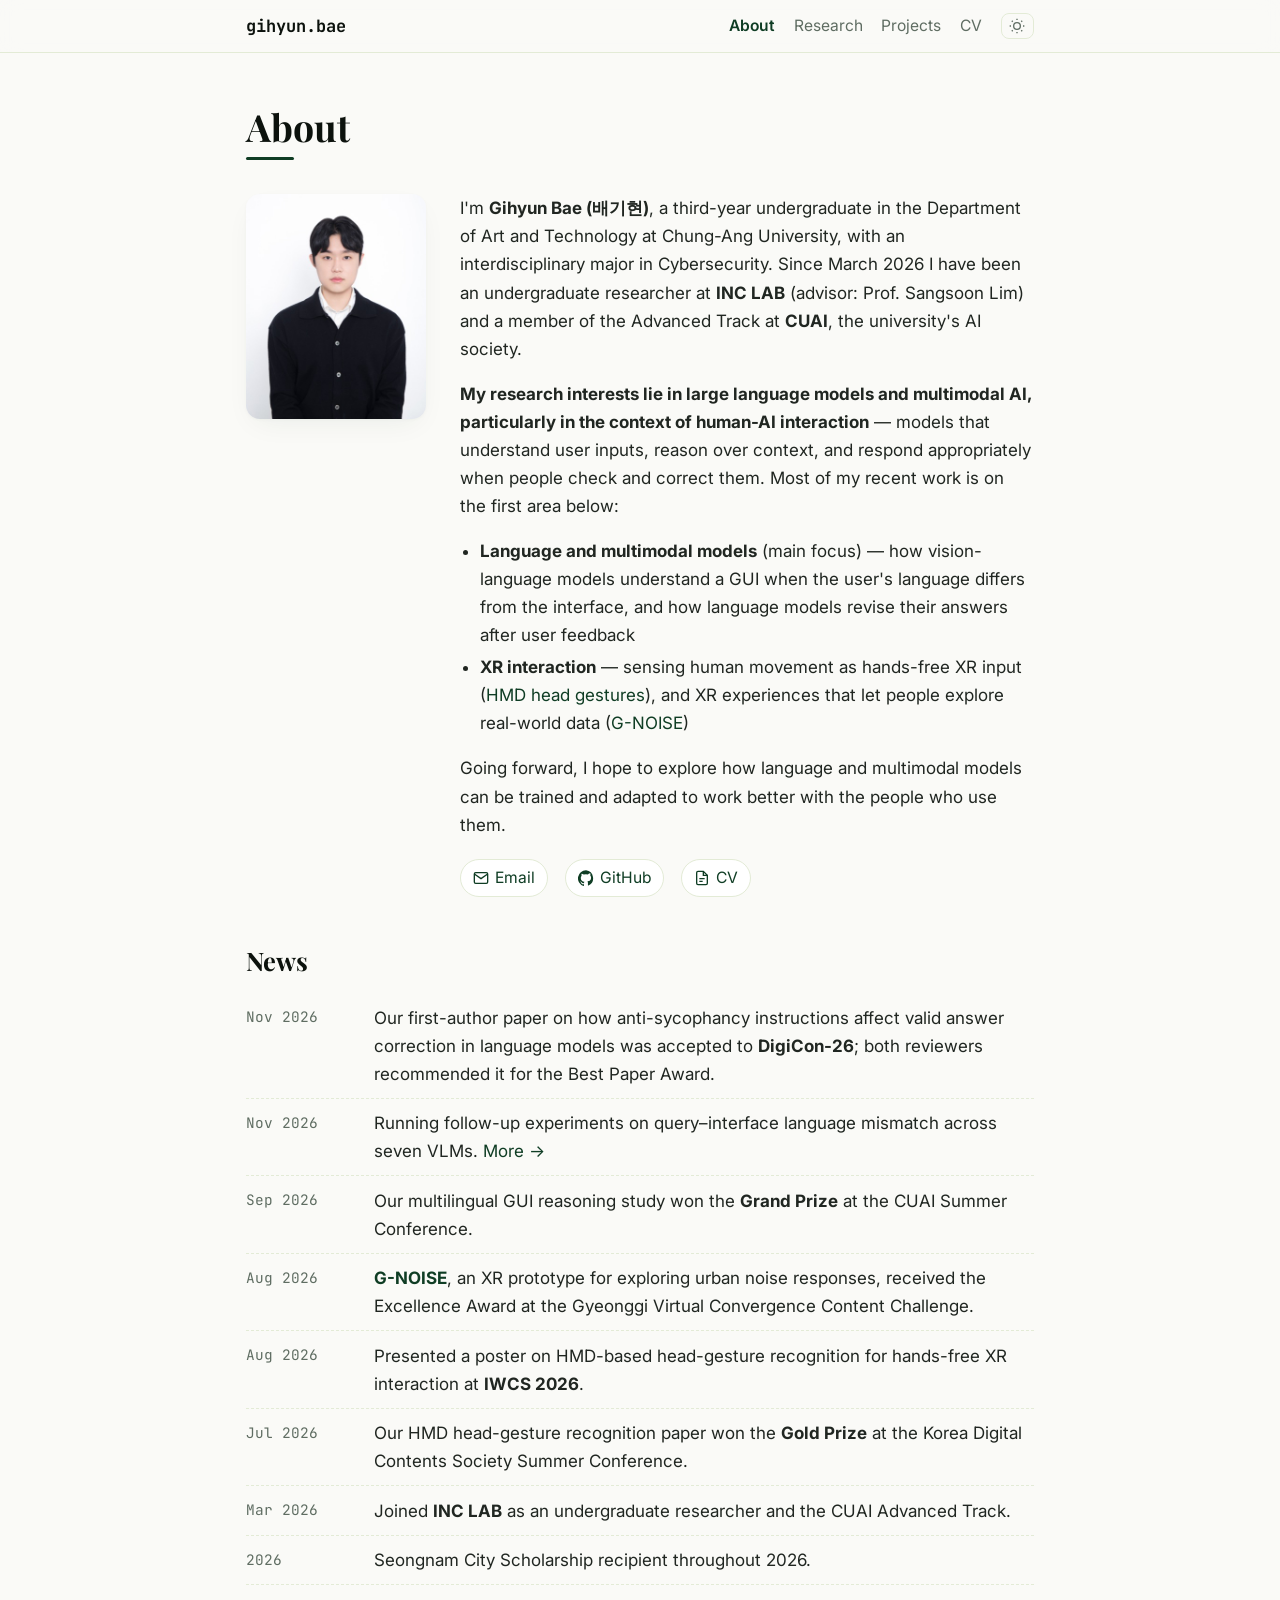
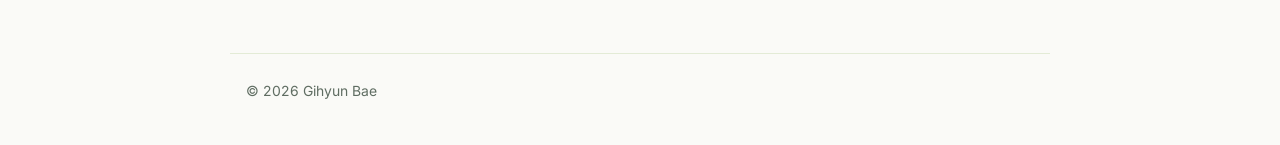
==== commit 444c1b80: "Lead with language and multimodal models; HAI as context Co-Authored-By: Claude Opus 5.5 <noreply@an" ====
--- a/index.html
+++ b/index.html
@@ -4,10 +4,10 @@
   <meta charset="utf-8">
   <meta name="viewport" content="width=device-width, initial-scale=1">
   <title>Gihyun Bae</title>
-  <meta name="description" content="Gihyun Bae, undergraduate researcher at Chung-Ang University — human-AI interaction, across XR interaction and language and multimodal models.">
+  <meta name="description" content="Gihyun Bae, undergraduate researcher at Chung-Ang University — language and multimodal models, particularly in human-AI interaction, plus XR interaction.">
   <meta property="og:type" content="website">
   <meta property="og:title" content="Gihyun Bae">
-  <meta property="og:description" content="Gihyun Bae, undergraduate researcher at Chung-Ang University — human-AI interaction, across XR interaction and language and multimodal models.">
+  <meta property="og:description" content="Gihyun Bae, undergraduate researcher at Chung-Ang University — language and multimodal models, particularly in human-AI interaction, plus XR interaction.">
   <meta property="og:url" content="https://gongdorib.github.io/">
   <meta property="og:image" content="https://gongdorib.github.io/assets/profile.jpg">
   <link rel="icon" href="data:image/svg+xml,%3Csvg xmlns='http://www.w3.org/2000/svg' viewBox='0 0 64 64'%3E%3Crect width='64' height='64' rx='14' fill='%230f3d24'/%3E%3Ctext x='32' y='43' font-family='Georgia,serif' font-size='30' font-weight='700' fill='%23fafaf7' text-anchor='middle'%3EGB%3C/text%3E%3C/svg%3E">
@@ -47,16 +47,17 @@
         with an interdisciplinary major in Cybersecurity. Since March 2026 I have been an undergraduate
         researcher at <strong>INC LAB</strong> (advisor: Prof. Sangsoon Lim) and a member of the
         Advanced Track at <strong>CUAI</strong>, the university's AI society.</p>
-      <p><strong>I am most interested in human-AI interaction — AI that fits how people actually behave,
-        and that people can use, check and correct more easily.</strong> I approach this from two sides, with most of my recent work on the first:</p>
+      <p><strong>My research interests lie in large language models and multimodal AI, particularly in the context of
+        human-AI interaction</strong> — models that understand user inputs, reason over context, and respond appropriately
+        when people check and correct them. Most of my recent work is on the first area below:</p>
       <ul class="interests">
-        <li><strong>Language and multimodal models</strong> — how vision-language models understand a GUI when the
+        <li><strong>Language and multimodal models</strong> (main focus) — how vision-language models understand a GUI when the
           user's language differs from the interface, and how language models revise their answers after user feedback</li>
         <li><strong>XR interaction</strong> — sensing human movement as hands-free XR input
           (<a href="research.html">HMD head gestures</a>), and XR experiences that let people explore real-world data
           (<a href="projects.html#g-noise">G-NOISE</a>)</li>
       </ul>
-      <p>I want to bring the two together: AI that adapts to people's behavior and helps them notice and correct its errors.</p>
+      <p>Going forward, I hope to explore how language and multimodal models can be trained and adapted to work better with the people who use them.</p>
 
       <div class="contact">
         <a href="mailto:bgh0325@cau.ac.kr"><svg viewBox="0 0 24 24" fill="none" stroke="currentColor" stroke-width="2"><rect x="2" y="4" width="20" height="16" rx="2"/><path d="m22 6-10 7L2 6"/></svg>Email</a>
